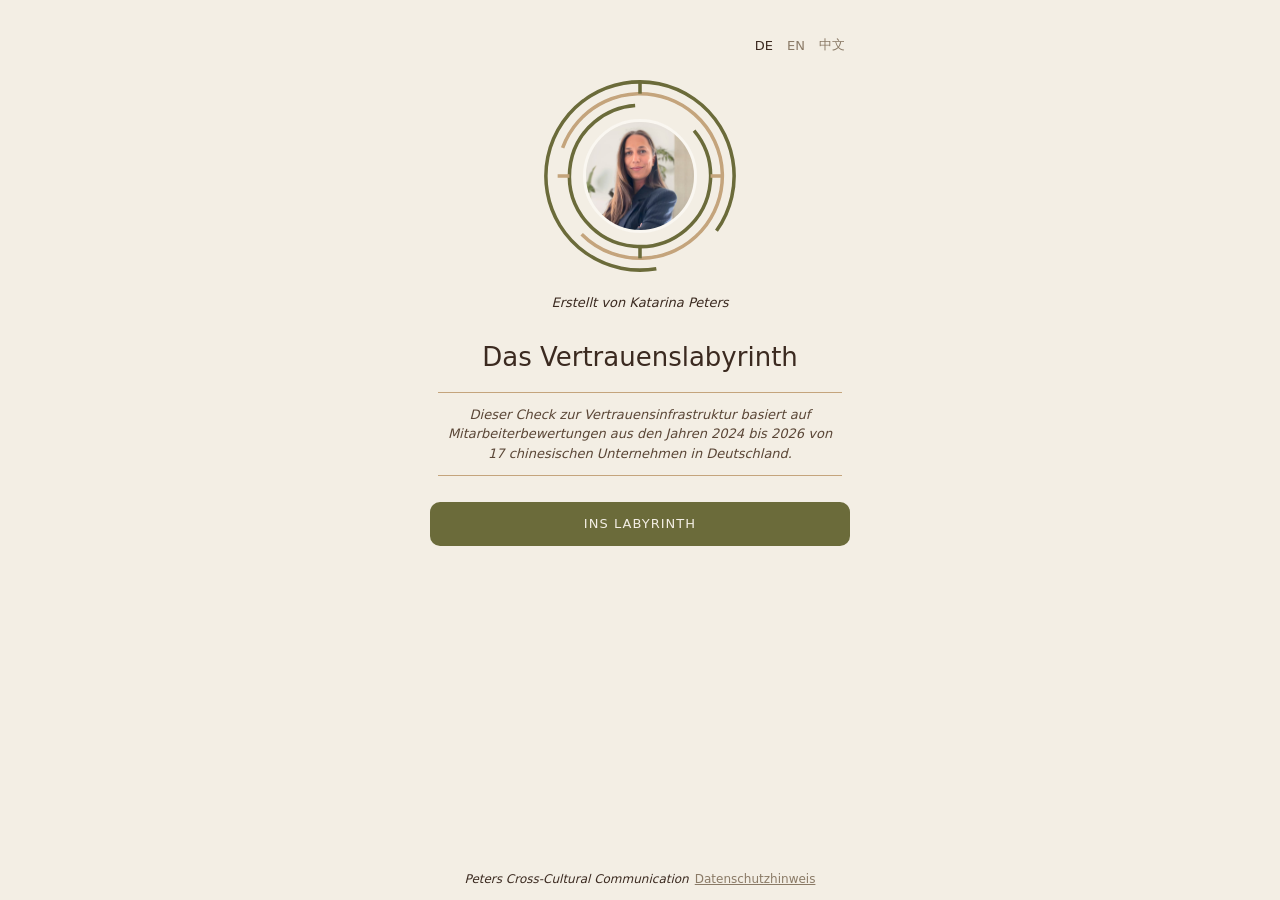
==== index.html @ 241110cf "Build the Trust Labyrinth lead magnet Seven-room labyrinth in German, English and Chinese with routi" ====
<!DOCTYPE html>
<html lang="de">
<head>
<meta charset="UTF-8">
<meta name="viewport" content="width=device-width, initial-scale=1.0">
<title>Vertrauenslabyrinth: Wo geht in Ihrem Team Vertrauen verloren?</title>
<meta name="description" content="Ein kurzer Check auf Basis von Mitarbeiterbewertungen aus 17 chinesischen Unternehmen in Deutschland. Finden Sie heraus, wo Ihr Team feststeckt.">
<!--
  Link preview (spec section 14). German is the default. On Cloudflare
  Pages, functions/_middleware.js swaps title, description, image and
  locale for ?lang=en and ?lang=zh, and makes the image URL absolute.
-->
<meta property="og:type" content="website">
<meta property="og:title" content="Vertrauenslabyrinth: Wo geht in Ihrem Team Vertrauen verloren?">
<meta property="og:description" content="Ein kurzer Check auf Basis von Mitarbeiterbewertungen aus 17 chinesischen Unternehmen in Deutschland. Finden Sie heraus, wo Ihr Team feststeckt.">
<meta property="og:image" content="og/og-image-de.jpg">
<meta property="og:image:width" content="1200">
<meta property="og:image:height" content="630">
<meta property="og:locale" content="de_DE">
<meta name="twitter:card" content="summary_large_image">
<link rel="icon" href="data:image/svg+xml,%3Csvg xmlns='http://www.w3.org/2000/svg' viewBox='0 0 32 32'%3E%3Ccircle cx='16' cy='16' r='13' fill='none' stroke='%236B6B3A' stroke-width='3' stroke-dasharray='60 22'/%3E%3Ccircle cx='16' cy='16' r='7' fill='none' stroke='%23C4A47C' stroke-width='3' stroke-dasharray='30 14'/%3E%3C/svg%3E">
<link rel="stylesheet" href="styles.css">
<!--
  Cloudflare Web Analytics (spec section 13), same setup as the checkups:
  cookieless, no other trackers.

  TODO: replace YOUR_BEACON_TOKEN below with the real token from
  Katarina's Cloudflare dashboard (Analytics & Logs > Web Analytics) for
  this site, once it is set up there. Until then the script loads but
  reports to no real site.
-->
<script defer src="https://static.cloudflareinsights.com/beacon.min.js" data-cf-beacon='{"token": "YOUR_BEACON_TOKEN"}'></script>
</head>
<body>
  <div id="app"></div>

  <script src="content.js"></script>
  <script src="content-extra.js"></script>
  <script src="clickup-submit.js"></script>
  <script src="app.js"></script>
</body>
</html>
---- styles.css ----
/*
  styles.css
  Colours from the Trust Labyrinth spec (section 8), layout and component
  sizes from the approved mockups (trust-labyrinth-mockups.html). Same
  system font stack and component family as the checkups (buttons,
  cards, inputs, consent checkbox, italic footer). Mobile first: the base
  rules target a phone, the min-width query at the bottom widens the
  column for desktop.
*/

:root {
  --linen: #F3EEE4;
  --espresso: #3B2A20;
  --olive: #6B6B3A;
  --tan: #C4A47C;
  --olive-tint: #ECEBD9;
  --tan-tint: #EFE3D0;
  --muted: #8A7A66;
  --brown: #8A5F2E;
  --card: #FAF7F1;
  --soft-ink: #5A4636;
}

* { box-sizing: border-box; }

html, body { margin: 0; }

body {
  background: var(--linen);
  color: var(--espresso);
  font-family: -apple-system, system-ui, "Segoe UI", Roboto, "PingFang SC", "Microsoft YaHei", "Noto Sans SC", sans-serif;
  -webkit-font-smoothing: antialiased;
}

.page {
  max-width: 460px;
  min-height: 100dvh;
  margin: 0 auto;
  padding: 18px 20px 14px;
  display: flex;
  flex-direction: column;
}

/* ---------------------------------------------------------------- */
/* Language switch + footer (every page)                            */
/* ---------------------------------------------------------------- */

.lang-switch {
  display: flex;
  justify-content: flex-end;
  gap: 4px;
  font-size: 13px;
}

.lang-switch button {
  border: 0;
  background: none;
  font: inherit;
  color: var(--muted);
  padding: 4px 5px;
  cursor: pointer;
  border-radius: 6px;
}

.lang-switch button[aria-current="true"] {
  color: var(--espresso);
  font-weight: 500;
}

.lang-switch button:hover { color: var(--espresso); }

.footer {
  margin-top: auto;
  padding-top: 22px;
  font-size: 12px;
  font-style: italic;
  text-align: center;
}

.footer a {
  color: var(--muted);
  font-style: normal;
  margin-left: 6px;
}

a { color: inherit; }

:focus-visible {
  outline: 2px solid var(--olive);
  outline-offset: 2px;
}

/* ---------------------------------------------------------------- */
/* Buttons                                                          */
/* ---------------------------------------------------------------- */

.btn {
  display: block;
  width: 100%;
  border: 0;
  background: var(--olive);
  color: var(--linen);
  border-radius: 10px;
  padding: 13px 14px;
  font: inherit;
  font-size: 13px;
  font-weight: 500;
  line-height: 1.35;
  letter-spacing: .08em;
  text-transform: uppercase;
  text-align: center;
  text-decoration: none;
  cursor: pointer;
}

.btn:hover { background: #5C5C30; }
.btn[disabled] { opacity: .6; cursor: default; }

/* Spec: Chinese has no capitals, buttons and labels stand out by
   weight and colour only. */
:lang(zh) .btn,
:lang(zh) .band-label,
:lang(zh) .lab { letter-spacing: .02em; }

.btn-text {
  border: 0;
  background: none;
  font: inherit;
  font-size: 14px;
  color: var(--muted);
  padding: 8px 4px;
  cursor: pointer;
}

.btn-text:hover { color: var(--espresso); }

/* ---------------------------------------------------------------- */
/* Photo circles with broken rings (opening + thank you)            */
/* ---------------------------------------------------------------- */

.ring-photo {
  position: relative;
  margin: 18px auto 6px;
}

.ring-photo svg { position: absolute; inset: 0; }

.ring-photo img {
  position: absolute;
  border-radius: 50%;
  border: 3px solid var(--card);
  object-fit: cover;
}

.ring-photo.opening { width: 200px; height: 200px; }
.ring-photo.opening img { left: 43px; top: 43px; width: 114px; height: 114px; }

.ring-photo.thanks { width: 210px; height: 210px; margin-top: 14px; }
.ring-photo.thanks img { left: 26px; top: 26px; width: 158px; height: 158px; }

.caption {
  font-size: 13px;
  font-style: italic;
  text-align: center;
}

/* ---------------------------------------------------------------- */
/* Opening slide                                                    */
/* ---------------------------------------------------------------- */

.title {
  font-size: 26px;
  font-weight: 500;
  text-align: center;
  margin: 18px 0 0;
  line-height: 1.25;
}

.based-on {
  border-top: 1px solid var(--tan);
  border-bottom: 1px solid var(--tan);
  margin: 18px 8px;
  padding: 12px 2px;
  font-size: 13px;
  font-style: italic;
  line-height: 1.5;
  text-align: center;
  color: var(--soft-ink);
}

.opening .btn { margin: 8px 0 0; }

/* ---------------------------------------------------------------- */
/* Labyrinth map                                                    */
/* ---------------------------------------------------------------- */

.map {
  display: block;
  width: 100%;
  max-width: 330px;
  height: auto;
  margin: 6px 0 0;
}

.map text {
  font-family: inherit;
  font-size: 9px;
  fill: var(--olive);
}

.map .draw {
  stroke-dasharray: 1;
  stroke-dashoffset: 1;
  animation: draw-path 1.6s ease-out .2s forwards;
}

@keyframes draw-path { to { stroke-dashoffset: 0; } }

@media (prefers-reduced-motion: reduce) {
  .map .draw { animation: none; stroke-dashoffset: 0; }
}

.legend {
  display: flex;
  gap: 14px;
  font-size: 12px;
  color: var(--muted);
  margin: 4px 0 14px;
}

.legend span { display: inline-flex; align-items: center; }

.legend i {
  display: inline-block;
  width: 9px;
  height: 9px;
  border-radius: 50%;
  margin-right: 5px;
}

.legend .passed { background: var(--olive); }
.legend .stuck { border: 2px solid var(--brown); }

/* ---------------------------------------------------------------- */
/* Dark header band                                                 */
/* ---------------------------------------------------------------- */

.band {
  background: var(--espresso);
  color: var(--linen);
  border-radius: 12px;
  padding: 12px 14px;
  margin-top: 8px;
}

.band-label {
  font-size: 12px;
  letter-spacing: .08em;
  color: var(--tan);
  text-transform: uppercase;
}

.band-title {
  font-size: 19px;
  font-weight: 500;
  margin: 2px 0 0;
  line-height: 1.3;
}

/* ---------------------------------------------------------------- */
/* Room page                                                        */
/* ---------------------------------------------------------------- */

.intro {
  font-size: 14px;
  line-height: 1.55;
  margin: 14px 0 0;
}

.key {
  font-size: 15px;
  line-height: 1.45;
  font-weight: 500;
  border-left: 3px solid var(--olive);
  padding-left: 9px;
  margin: 10px 0 0;
}

.muted { color: var(--muted); }

.note { font-size: 12px; margin: 6px 0 0; line-height: 1.4; }

.question {
  font-size: 15px;
  font-weight: 500;
  margin: 18px 0 0;
  line-height: 1.4;
}

.question-sub { font-size: 13px; margin: 3px 0 10px; }

.cards { display: flex; flex-direction: column; gap: 10px; }

.card {
  display: block;
  width: 100%;
  text-align: left;
  font: inherit;
  font-size: 14px;
  line-height: 1.4;
  color: var(--espresso);
  background: var(--card);
  border: 1px solid var(--tan);
  border-radius: 10px;
  padding: 11px 12px;
  margin: 0;
  cursor: pointer;
}

.card:hover { border-color: var(--olive); }

/* Spec: selected card has a 1.5px olive border on light olive tint.
   The padding drops by .5px so the text does not shift on select. */
.card[aria-pressed="true"] {
  border: 1.5px solid var(--olive);
  background: var(--olive-tint);
  padding: 10.5px 11.5px;
}

.error {
  color: var(--brown);
  font-size: 13px;
  margin: 10px 0 0;
  line-height: 1.4;
}

.room-nav {
  display: flex;
  justify-content: space-between;
  align-items: center;
  margin-top: 12px;
}

.room-nav .btn { width: auto; padding: 11px 22px; }

.privacy-line {
  font-size: 12px;
  text-align: center;
  margin: 14px 0 0;
  line-height: 1.4;
}

/* ---------------------------------------------------------------- */
/* Insight card overlay                                             */
/* ---------------------------------------------------------------- */

.overlay {
  position: fixed;
  inset: 0;
  background: rgba(59, 42, 32, .42);
  display: flex;
  align-items: center;
  justify-content: center;
  padding: 16px 12px;
  overflow-y: auto;
  z-index: 10;
  animation: fade-in .18s ease-out;
}

@keyframes fade-in { from { opacity: 0; } }

@media (prefers-reduced-motion: reduce) {
  .overlay { animation: none; }
}

.insight {
  width: 100%;
  max-width: 420px;
  max-height: 100%;
  overflow-y: auto;
  background: var(--linen);
  border-radius: 14px;
  box-shadow: 0 10px 30px rgba(59, 42, 32, .25);
}

.insight-head {
  background: var(--espresso);
  color: var(--linen);
  padding: 14px 16px;
  display: flex;
  align-items: center;
  gap: 12px;
}

.insight-head img {
  width: 38px;
  height: 38px;
  border-radius: 50%;
  object-fit: cover;
  flex: 0 0 38px;
}

.insight-head h2 { font-size: 16px; font-weight: 500; margin: 0; }

.insight-body { padding: 20px 18px 22px; }

.block {
  border-radius: 10px;
  padding: 12px 13px;
}

.block + .block { margin-top: 12px; }

.block.olive { background: var(--olive-tint); }
.block.tan { background: var(--tan-tint); }

.lab {
  font-size: 12px;
  font-weight: 500;
  letter-spacing: .06em;
  text-transform: uppercase;
}

.olive .lab, .lab.olive-text { color: var(--olive); }
.tan .lab { color: var(--brown); }

.block p {
  font-size: 14px;
  line-height: 1.5;
  margin: 5px 0 0;
}

strong, b { font-weight: 500; }

/* Chinese system fonts on Windows (Microsoft YaHei) have no medium
   weight, so 500 falls back to regular and emphasis disappears. Use
   semibold for every medium-weight element in Chinese. */
:lang(zh) strong, :lang(zh) b, :lang(zh) .key, :lang(zh) .question,
:lang(zh) .band-title, :lang(zh) .insight-head h2, :lang(zh) .lab,
:lang(zh) .btn, :lang(zh) .title, :lang(zh) .stuck-room, :lang(zh) .cta h2,
:lang(zh) .booking h2, :lang(zh) .thanks-title, :lang(zh) .confirm,
:lang(zh) .lang-switch [aria-current="true"] { font-weight: 600; }

.bridge {
  font-size: 14px;
  line-height: 1.55;
  margin: 18px 0 0;
}

.insight .key { margin-top: 16px; }

.insight .btn { margin-top: 24px; }

.countdown {
  font-size: 12px;
  text-align: center;
  margin: 8px 0 0;
}

/* ---------------------------------------------------------------- */
/* Result page                                                      */
/* ---------------------------------------------------------------- */

.result .map { margin-top: 14px; }

.result .block p { margin-top: 7px; }
.result .block p + p { margin-top: 6px; }

.stuck-room {
  font-size: 15px;
  font-weight: 500;
  margin: 6px 0 0;
}

.result .block .stuck-text { margin-top: 3px; }

.cta {
  border-top: 1px solid var(--tan);
  margin-top: 18px;
  padding-top: 16px;
}

.cta h2 {
  font-size: 18px;
  font-weight: 500;
  line-height: 1.35;
  margin: 0;
}

.cta > p {
  font-size: 14px;
  line-height: 1.5;
  margin: 7px 0 0;
}

.field {
  display: block;
  width: 100%;
  margin-top: 8px;
  background: var(--card);
  border: 1px solid var(--tan);
  border-radius: 10px;
  padding: 10px 12px;
  font: inherit;
  font-size: 14px;
  color: var(--espresso);
}

.field::placeholder { color: #9A8B78; }
.field:focus { outline: none; border-color: var(--olive); box-shadow: 0 0 0 1px var(--olive); }
.field[aria-invalid="true"] { border-color: var(--brown); }

textarea.field { min-height: 64px; resize: vertical; line-height: 1.45; }

.field-error { margin: 5px 0 0; font-size: 12.5px; }

.consent {
  display: flex;
  gap: 9px;
  align-items: flex-start;
  margin-top: 12px;
  font-size: 13px;
  line-height: 1.4;
  color: var(--soft-ink);
  cursor: pointer;
}

.consent input {
  flex: 0 0 auto;
  width: 16px;
  height: 16px;
  margin: 1px 0 0;
  accent-color: var(--olive);
}

.cta .btn { margin-top: 14px; }

/* ---------------------------------------------------------------- */
/* Thank you slide                                                  */
/* ---------------------------------------------------------------- */

.thanks-label {
  text-align: center;
  margin-top: 20px;
  letter-spacing: .1em;
}

.thanks-title {
  font-size: 28px;
  font-weight: 500;
  text-align: center;
  margin: 4px 0 0;
}

.confirm {
  background: var(--olive-tint);
  border-radius: 12px;
  padding: 13px 14px;
  margin-top: 16px;
  display: flex;
  gap: 12px;
  align-items: center;
  font-size: 14px;
  line-height: 1.4;
  font-weight: 500;
}

.confirm svg { flex: 0 0 22px; }

.booking {
  background: var(--tan-tint);
  border: 1px solid var(--tan);
  border-radius: 12px;
  padding: 15px 14px 14px;
  margin-top: 12px;
}

.booking h2 { font-size: 15px; font-weight: 500; margin: 0; }

.booking p {
  font-size: 13px;
  line-height: 1.45;
  margin: 5px 0 0;
  color: var(--soft-ink);
}

.booking .btn { margin-top: 12px; }

.website {
  display: block;
  font-size: 13px;
  text-align: center;
  margin-top: 16px;
  color: var(--olive);
}

/* ---------------------------------------------------------------- */
/* Desktop                                                          */
/* ---------------------------------------------------------------- */

@media (min-width: 720px) {
  .page { padding-top: 32px; }
  .map { max-width: 360px; }
}

.sr-only {
  position: absolute;
  width: 1px;
  height: 1px;
  overflow: hidden;
  clip: rect(0 0 0 0);
  white-space: nowrap;
}
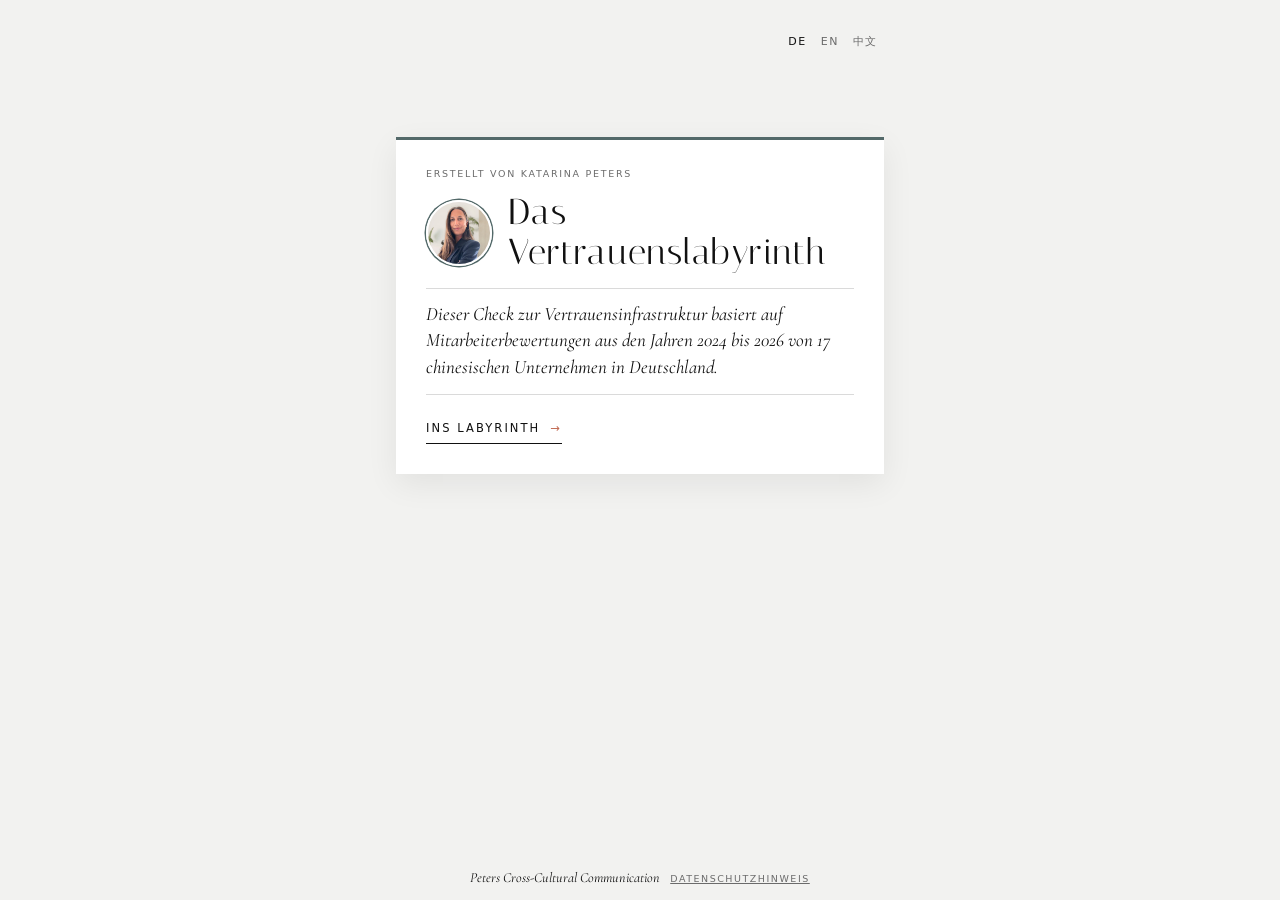
==== commit c97e3cb6: "Restyle to the teaser design: white cards, feldgrau and jasper, Italiana and Cormorant Same texts, f" ====
--- a/index.html
+++ b/index.html
@@ -18,7 +18,7 @@
 <meta property="og:image:height" content="630">
 <meta property="og:locale" content="de_DE">
 <meta name="twitter:card" content="summary_large_image">
-<link rel="icon" href="data:image/svg+xml,%3Csvg xmlns='http://www.w3.org/2000/svg' viewBox='0 0 32 32'%3E%3Ccircle cx='16' cy='16' r='13' fill='none' stroke='%236B6B3A' stroke-width='3' stroke-dasharray='60 22'/%3E%3Ccircle cx='16' cy='16' r='7' fill='none' stroke='%23C4A47C' stroke-width='3' stroke-dasharray='30 14'/%3E%3C/svg%3E">
+<link rel="icon" href="data:image/svg+xml,%3Csvg xmlns='http://www.w3.org/2000/svg' viewBox='0 0 32 32'%3E%3Ccircle cx='16' cy='16' r='13' fill='none' stroke='%23536969' stroke-width='3' stroke-dasharray='60 22'/%3E%3Ccircle cx='16' cy='16' r='7' fill='none' stroke='%23C16952' stroke-width='3' stroke-dasharray='30 14'/%3E%3C/svg%3E">
 <link rel="stylesheet" href="styles.css">
 <!--
   Cloudflare Web Analytics (spec section 13), same setup as the checkups:
@@ -35,7 +35,7 @@
   <div id="app"></div>
 
   <script src="content.js"></script>
-  <script src="content-extra.js"></script>
+  <script src="privacy-content.js"></script>
   <script src="clickup-submit.js"></script>
   <script src="app.js"></script>
 </body>
--- a/styles.css
+++ b/styles.css
@@ -1,24 +1,35 @@
 /*
   styles.css
-  Colours from the Trust Labyrinth spec (section 8), layout and component
-  sizes from the approved mockups (trust-labyrinth-mockups.html). Same
-  system font stack and component family as the checkups (buttons,
-  cards, inputs, consent checkbox, italic footer). Mobile first: the base
-  rules target a phone, the min-width query at the bottom widens the
-  column for desktop.
+  Design from the Trust Labyrinth tutorial teaser (teaser/tutorial/
+  tutorial.html), which follows the "Preparation cards" on
+  peters-crosscultural.de: light background, white cards with a feldgrau
+  top line, Italiana and Cormorant, small spaced capitals for labels,
+  text links with an arrow, jasper as the second accent.
+  Fonts are self-hosted (fonts/), so the page makes no font requests to
+  other servers. Chinese uses the system sans, since the two web fonts
+  have no Chinese characters.
+  Mobile first: the min-width query at the bottom adapts the column for
+  desktop.
 */
 
+@font-face { font-family: Italiana; src: url("fonts/italiana.woff2") format("woff2"); font-display: swap; }
+@font-face { font-family: Cormorant; src: url("fonts/cormorant.woff2") format("woff2"); font-weight: 300 700; font-display: swap; }
+@font-face { font-family: Cormorant; src: url("fonts/cormorant-italic.woff2") format("woff2"); font-style: italic; font-weight: 300 700; font-display: swap; }
+
 :root {
-  --linen: #F3EEE4;
-  --espresso: #3B2A20;
-  --olive: #6B6B3A;
-  --tan: #C4A47C;
-  --olive-tint: #ECEBD9;
-  --tan-tint: #EFE3D0;
-  --muted: #8A7A66;
-  --brown: #8A5F2E;
-  --card: #FAF7F1;
-  --soft-ink: #5A4636;
+  --ink: #111;
+  --muted: #6b6b6b;
+  --feldgrau: #536969;
+  --jasper: #C16952;
+  --light: #F2F2F0;
+  --line: #DADADA;
+  --chip: #E6EEE8;
+  --white: #fff;
+  --display: "Italiana", "Cormorant", Georgia, serif;
+  --text: "Cormorant", Georgia, serif;
+  --label: "Segoe UI", -apple-system, system-ui, Helvetica, Arial, sans-serif;
+  --zh: "PingFang SC", "Microsoft YaHei", "Noto Sans SC", -apple-system, "Segoe UI", sans-serif;
+  --shadow: 0 10px 30px rgba(0, 0, 0, .07);
 }
 
 * { box-sizing: border-box; }
@@ -26,186 +37,224 @@
 html, body { margin: 0; }
 
 body {
-  background: var(--linen);
-  color: var(--espresso);
-  font-family: -apple-system, system-ui, "Segoe UI", Roboto, "PingFang SC", "Microsoft YaHei", "Noto Sans SC", sans-serif;
+  background: var(--light);
+  color: var(--ink);
+  font-family: var(--text);
+  font-size: 18px;
   -webkit-font-smoothing: antialiased;
 }
 
 .page {
-  max-width: 460px;
+  max-width: 520px;
   min-height: 100dvh;
   margin: 0 auto;
-  padding: 18px 20px 14px;
+  padding: 16px 16px 14px;
   display: flex;
   flex-direction: column;
 }
 
-/* ---------------------------------------------------------------- */
-/* Language switch + footer (every page)                            */
-/* ---------------------------------------------------------------- */
+a { color: inherit; }
+
+:focus-visible {
+  outline: 2px solid var(--feldgrau);
+  outline-offset: 2px;
+}
+
+/* Headings get focus on each new slide (for screen readers); they are
+   not interactive, so no focus ring. */
+[tabindex="-1"]:focus { outline: none; }
+
+/* ---------------------------------------------------------------- */
+/* Shared pieces                                                     */
+/* ---------------------------------------------------------------- */
+
+.lbl {
+  font-family: var(--label);
+  font-size: 10px;
+  letter-spacing: .18em;
+  text-transform: uppercase;
+  color: var(--feldgrau);
+  font-weight: 400;
+}
 
 .lang-switch {
   display: flex;
   justify-content: flex-end;
-  gap: 4px;
-  font-size: 13px;
+  gap: 2px;
+  margin-bottom: 10px;
 }
 
 .lang-switch button {
   border: 0;
   background: none;
-  font: inherit;
+  font-family: var(--label);
+  font-size: 11px;
+  letter-spacing: .14em;
   color: var(--muted);
-  padding: 4px 5px;
+  padding: 6px 6px;
   cursor: pointer;
-  border-radius: 6px;
-}
-
-.lang-switch button[aria-current="true"] {
-  color: var(--espresso);
+}
+
+.lang-switch button[aria-current="true"] { color: var(--ink); }
+.lang-switch button:hover { color: var(--ink); }
+
+/* The white card with the feldgrau top line. */
+.pc {
+  position: relative;
+  background: var(--white);
+  border-top: 3px solid var(--feldgrau);
+  box-shadow: var(--shadow);
+  padding: 22px 22px 24px;
+}
+
+.pc + .pc { margin-top: 16px; }
+
+.pc-top {
+  font-family: var(--label);
+  font-size: 9.5px;
+  letter-spacing: .18em;
+  text-transform: uppercase;
+  color: var(--muted);
+  margin-bottom: 14px;
+}
+
+.h {
+  font-family: var(--text);
   font-weight: 500;
-}
-
-.lang-switch button:hover { color: var(--espresso); }
+  font-size: 26px;
+  line-height: 1.2;
+  margin: 0 0 12px;
+}
+
+.display {
+  font-family: var(--display);
+  font-weight: 400;
+  letter-spacing: .04em;
+  margin: 0;
+}
+
+/* Text link button: words in small spaced capitals, a thin underline
+   and a jasper arrow, as on the website. */
+.entry {
+  display: inline-flex;
+  gap: 10px;
+  align-items: baseline;
+  border: 0;
+  border-bottom: 1px solid var(--ink);
+  border-radius: 0;
+  background: none;
+  color: var(--ink);
+  font-family: var(--label);
+  font-size: 11.5px;
+  letter-spacing: .18em;
+  line-height: 1.5;
+  text-transform: uppercase;
+  text-align: left;
+  text-decoration: none;
+  padding: 2px 0 6px;
+  cursor: pointer;
+}
+
+.entry i { font-style: normal; color: var(--jasper); }
+.entry:hover, .entry:active { color: var(--jasper); border-bottom-color: var(--jasper); }
+.entry[disabled] { color: var(--jasper); border-bottom-color: var(--jasper); cursor: default; }
+
+.link-muted, .link-back {
+  border: 0;
+  background: none;
+  font-family: var(--label);
+  font-size: 11px;
+  letter-spacing: .14em;
+  text-transform: uppercase;
+  color: var(--muted);
+  padding: 8px 0;
+  cursor: pointer;
+}
+
+.link-muted:hover, .link-back:hover { color: var(--ink); }
+.link-back { color: var(--feldgrau); }
+.link-back i { font-style: normal; margin-right: 4px; }
 
 .footer {
   margin-top: auto;
-  padding-top: 22px;
-  font-size: 12px;
+  padding-top: 26px;
+  font-size: 14px;
   font-style: italic;
   text-align: center;
+  color: var(--ink);
 }
 
 .footer a {
+  font-family: var(--label);
+  font-style: normal;
+  font-size: 9.5px;
+  letter-spacing: .16em;
+  text-transform: uppercase;
   color: var(--muted);
-  font-style: normal;
-  margin-left: 6px;
-}
-
-a { color: inherit; }
-
-:focus-visible {
-  outline: 2px solid var(--olive);
-  outline-offset: 2px;
-}
-
-/* ---------------------------------------------------------------- */
-/* Buttons                                                          */
-/* ---------------------------------------------------------------- */
-
-.btn {
-  display: block;
-  width: 100%;
-  border: 0;
-  background: var(--olive);
-  color: var(--linen);
-  border-radius: 10px;
-  padding: 13px 14px;
-  font: inherit;
-  font-size: 13px;
-  font-weight: 500;
-  line-height: 1.35;
-  letter-spacing: .08em;
-  text-transform: uppercase;
-  text-align: center;
-  text-decoration: none;
-  cursor: pointer;
-}
-
-.btn:hover { background: #5C5C30; }
-.btn[disabled] { opacity: .6; cursor: default; }
-
-/* Spec: Chinese has no capitals, buttons and labels stand out by
-   weight and colour only. */
-:lang(zh) .btn,
-:lang(zh) .band-label,
-:lang(zh) .lab { letter-spacing: .02em; }
-
-.btn-text {
-  border: 0;
-  background: none;
-  font: inherit;
-  font-size: 14px;
-  color: var(--muted);
-  padding: 8px 4px;
-  cursor: pointer;
-}
-
-.btn-text:hover { color: var(--espresso); }
-
-/* ---------------------------------------------------------------- */
-/* Photo circles with broken rings (opening + thank you)            */
-/* ---------------------------------------------------------------- */
-
-.ring-photo {
-  position: relative;
-  margin: 18px auto 6px;
-}
-
-.ring-photo svg { position: absolute; inset: 0; }
-
-.ring-photo img {
-  position: absolute;
+  margin-left: 10px;
+}
+
+.error {
+  color: var(--jasper);
+  font-family: var(--label);
+  font-size: 12.5px;
+  line-height: 1.45;
+  margin: 10px 0 0;
+}
+
+/* Photo in a thin feldgrau ring (opening, insight head, thank you). */
+img.ring {
   border-radius: 50%;
-  border: 3px solid var(--card);
   object-fit: cover;
-}
-
-.ring-photo.opening { width: 200px; height: 200px; }
-.ring-photo.opening img { left: 43px; top: 43px; width: 114px; height: 114px; }
-
-.ring-photo.thanks { width: 210px; height: 210px; margin-top: 14px; }
-.ring-photo.thanks img { left: 26px; top: 26px; width: 158px; height: 158px; }
-
-.caption {
-  font-size: 13px;
+  border: 2px solid var(--white);
+  box-shadow: 0 0 0 1.5px var(--feldgrau);
+}
+
+/* ---------------------------------------------------------------- */
+/* Opening                                                           */
+/* ---------------------------------------------------------------- */
+
+.opening .pc { margin-top: 8vh; }
+
+.who {
+  display: flex;
+  align-items: center;
+  gap: 16px;
+  margin: 4px 0 16px;
+}
+
+.who img { width: 66px; height: 66px; flex: 0 0 66px; }
+
+.opening .display { font-size: 36px; line-height: 1.1; }
+
+.based-on {
+  border-top: 1px solid var(--line);
+  border-bottom: 1px solid var(--line);
+  padding: 12px 0 14px;
+  margin: 0 0 20px;
   font-style: italic;
-  text-align: center;
-}
-
-/* ---------------------------------------------------------------- */
-/* Opening slide                                                    */
-/* ---------------------------------------------------------------- */
-
-.title {
-  font-size: 26px;
-  font-weight: 500;
-  text-align: center;
-  margin: 18px 0 0;
-  line-height: 1.25;
-}
-
-.based-on {
-  border-top: 1px solid var(--tan);
-  border-bottom: 1px solid var(--tan);
-  margin: 18px 8px;
-  padding: 12px 2px;
-  font-size: 13px;
-  font-style: italic;
-  line-height: 1.5;
-  text-align: center;
-  color: var(--soft-ink);
-}
-
-.opening .btn { margin: 8px 0 0; }
-
-/* ---------------------------------------------------------------- */
-/* Labyrinth map                                                    */
+  font-size: 19px;
+  line-height: 1.38;
+}
+
+/* ---------------------------------------------------------------- */
+/* Labyrinth map                                                     */
 /* ---------------------------------------------------------------- */
 
 .map {
   display: block;
   width: 100%;
-  max-width: 330px;
+  max-width: 340px;
   height: auto;
-  margin: 6px 0 0;
-}
-
-.map text {
-  font-family: inherit;
+  margin: 0 0 12px;
+}
+
+.map .map-exit {
+  font-family: var(--label);
   font-size: 9px;
-  fill: var(--olive);
+  letter-spacing: 1.2px;
+  text-transform: uppercase;
+  fill: var(--muted);
 }
 
 .map .draw {
@@ -222,10 +271,13 @@
 
 .legend {
   display: flex;
-  gap: 14px;
-  font-size: 12px;
+  gap: 16px;
+  font-family: var(--label);
+  font-size: 9.5px;
+  letter-spacing: .14em;
+  text-transform: uppercase;
   color: var(--muted);
-  margin: 4px 0 14px;
+  margin: 0 0 14px;
 }
 
 .legend span { display: inline-flex; align-items: center; }
@@ -235,133 +287,160 @@
   width: 9px;
   height: 9px;
   border-radius: 50%;
-  margin-right: 5px;
-}
-
-.legend .passed { background: var(--olive); }
-.legend .stuck { border: 2px solid var(--brown); }
-
-/* ---------------------------------------------------------------- */
-/* Dark header band                                                 */
-/* ---------------------------------------------------------------- */
-
-.band {
-  background: var(--espresso);
-  color: var(--linen);
-  border-radius: 12px;
-  padding: 12px 14px;
-  margin-top: 8px;
-}
-
-.band-label {
-  font-size: 12px;
-  letter-spacing: .08em;
-  color: var(--tan);
-  text-transform: uppercase;
-}
-
-.band-title {
-  font-size: 19px;
-  font-weight: 500;
-  margin: 2px 0 0;
+  margin-right: 6px;
+}
+
+.legend .passed { background: var(--feldgrau); }
+.legend .stuck { border: 2px solid var(--jasper); width: 10px; height: 10px; }
+
+/* ---------------------------------------------------------------- */
+/* Room                                                              */
+/* ---------------------------------------------------------------- */
+
+.intro {
+  font-size: 18px;
+  line-height: 1.45;
+  margin: 0;
+}
+
+.key {
+  font-size: 18.5px;
+  line-height: 1.4;
+  font-weight: 600;
+  border-left: 3px solid var(--feldgrau);
+  padding-left: 11px;
+  margin: 12px 0 0;
+}
+
+.note {
+  font-size: 15.5px;
+  line-height: 1.4;
+  color: var(--muted);
+  margin: 8px 0 0;
+}
+
+.question {
+  font-style: italic;
+  font-weight: 400;
+  font-size: 20px;
   line-height: 1.3;
-}
-
-/* ---------------------------------------------------------------- */
-/* Room page                                                        */
-/* ---------------------------------------------------------------- */
-
-.intro {
-  font-size: 14px;
-  line-height: 1.55;
-  margin: 14px 0 0;
-}
-
-.key {
-  font-size: 15px;
-  line-height: 1.45;
-  font-weight: 500;
-  border-left: 3px solid var(--olive);
-  padding-left: 9px;
-  margin: 10px 0 0;
-}
-
-.muted { color: var(--muted); }
-
-.note { font-size: 12px; margin: 6px 0 0; line-height: 1.4; }
-
-.question {
-  font-size: 15px;
-  font-weight: 500;
-  margin: 18px 0 0;
-  line-height: 1.4;
-}
-
-.question-sub { font-size: 13px; margin: 3px 0 10px; }
-
-.cards { display: flex; flex-direction: column; gap: 10px; }
-
-.card {
+  margin: 22px 0 2px;
+}
+
+.question-sub { margin: 0 0 12px; }
+
+.opts { display: grid; gap: 8px; }
+
+.opt {
+  position: relative;
   display: block;
   width: 100%;
   text-align: left;
-  font: inherit;
-  font-size: 14px;
-  line-height: 1.4;
-  color: var(--espresso);
-  background: var(--card);
-  border: 1px solid var(--tan);
-  border-radius: 10px;
-  padding: 11px 12px;
-  margin: 0;
+  background: var(--white);
+  border: 1px solid var(--line);
+  border-left: 3px solid var(--line);
+  padding: 9px 38px 9px 12px;
+  font-family: var(--text);
+  font-size: 17px;
+  font-weight: 500;
+  line-height: 1.3;
+  color: var(--ink);
   cursor: pointer;
-}
-
-.card:hover { border-color: var(--olive); }
-
-/* Spec: selected card has a 1.5px olive border on light olive tint.
-   The padding drops by .5px so the text does not shift on select. */
-.card[aria-pressed="true"] {
-  border: 1.5px solid var(--olive);
-  background: var(--olive-tint);
-  padding: 10.5px 11.5px;
-}
-
-.error {
-  color: var(--brown);
-  font-size: 13px;
-  margin: 10px 0 0;
-  line-height: 1.4;
+  transition: background .2s ease, border-color .2s ease;
+}
+
+.opt:hover { border-color: #c4c4c4; border-left-color: var(--feldgrau); }
+
+.opt[aria-pressed="true"] {
+  background: var(--chip);
+  border-left-color: var(--feldgrau);
+}
+
+.opt .tick {
+  position: absolute;
+  right: 12px;
+  top: 50%;
+  width: 17px;
+  height: 17px;
+  margin-top: -8.5px;
+  border-radius: 50%;
+  background: var(--feldgrau);
+  opacity: 0;
+  transform: scale(.6);
+  transition: opacity .2s ease, transform .2s ease;
+}
+
+.opt .tick::after {
+  content: "";
+  position: absolute;
+  left: 5.5px;
+  top: 3px;
+  width: 4px;
+  height: 7.5px;
+  border: solid var(--white);
+  border-width: 0 1.6px 1.6px 0;
+  transform: rotate(45deg);
+}
+
+.opt[aria-pressed="true"] .tick { opacity: 1; transform: scale(1); }
+
+@media (prefers-reduced-motion: reduce) {
+  .opt, .opt .tick { transition: none; }
 }
 
 .room-nav {
   display: flex;
   justify-content: space-between;
   align-items: center;
-  margin-top: 12px;
-}
-
-.room-nav .btn { width: auto; padding: 11px 22px; }
+  margin-top: 18px;
+}
 
 .privacy-line {
-  font-size: 12px;
+  font-family: var(--label);
+  font-size: 11.5px;
+  line-height: 1.5;
+  color: var(--muted);
   text-align: center;
-  margin: 14px 0 0;
+  margin: 18px 0 0;
+}
+
+/* ---------------------------------------------------------------- */
+/* Insight blocks (also used on the result and thank you pages)      */
+/* ---------------------------------------------------------------- */
+
+.sc {
+  background: var(--white);
+  border: 1px solid #eee;
+  border-left: 3px solid var(--jasper);
+  padding: 11px 13px 12px;
+}
+
+.sc + .sc, .sc + .bridge { margin-top: 10px; }
+.sc.g { border-left-color: var(--feldgrau); }
+
+.sc .lbl { display: block; color: var(--jasper); margin-bottom: 4px; }
+.sc.g .lbl { color: var(--feldgrau); }
+
+.sc p {
+  font-size: 18px;
   line-height: 1.4;
-}
-
-/* ---------------------------------------------------------------- */
-/* Insight card overlay                                             */
+  margin: 0;
+}
+
+.sc strong { font-weight: 700; }
+
+/* ---------------------------------------------------------------- */
+/* Insight card overlay                                              */
 /* ---------------------------------------------------------------- */
 
 .overlay {
   position: fixed;
   inset: 0;
-  background: rgba(59, 42, 32, .42);
+  background: rgba(17, 17, 17, .35);
   display: flex;
   align-items: center;
   justify-content: center;
-  padding: 16px 12px;
+  padding: 16px;
   overflow-y: auto;
   z-index: 10;
   animation: fade-in .18s ease-out;
@@ -375,153 +454,108 @@
 
 .insight {
   width: 100%;
-  max-width: 420px;
+  max-width: 480px;
   max-height: 100%;
   overflow-y: auto;
-  background: var(--linen);
-  border-radius: 14px;
-  box-shadow: 0 10px 30px rgba(59, 42, 32, .25);
-}
-
-.insight-head {
-  background: var(--espresso);
-  color: var(--linen);
-  padding: 14px 16px;
+  box-shadow: 0 16px 40px rgba(0, 0, 0, .18);
+}
+
+.head {
   display: flex;
   align-items: center;
   gap: 12px;
-}
-
-.insight-head img {
-  width: 38px;
-  height: 38px;
+  margin-bottom: 16px;
+}
+
+.head img {
+  width: 42px;
+  height: 42px;
+  flex: 0 0 42px;
   border-radius: 50%;
   object-fit: cover;
-  flex: 0 0 38px;
-}
-
-.insight-head h2 { font-size: 16px; font-weight: 500; margin: 0; }
-
-.insight-body { padding: 20px 18px 22px; }
-
-.block {
-  border-radius: 10px;
-  padding: 12px 13px;
-}
-
-.block + .block { margin-top: 12px; }
-
-.block.olive { background: var(--olive-tint); }
-.block.tan { background: var(--tan-tint); }
-
-.lab {
-  font-size: 12px;
+}
+
+.head h2 {
+  font-family: var(--text);
   font-weight: 500;
-  letter-spacing: .06em;
-  text-transform: uppercase;
-}
-
-.olive .lab, .lab.olive-text { color: var(--olive); }
-.tan .lab { color: var(--brown); }
-
-.block p {
-  font-size: 14px;
-  line-height: 1.5;
-  margin: 5px 0 0;
-}
-
-strong, b { font-weight: 500; }
-
-/* Chinese system fonts on Windows (Microsoft YaHei) have no medium
-   weight, so 500 falls back to regular and emphasis disappears. Use
-   semibold for every medium-weight element in Chinese. */
-:lang(zh) strong, :lang(zh) b, :lang(zh) .key, :lang(zh) .question,
-:lang(zh) .band-title, :lang(zh) .insight-head h2, :lang(zh) .lab,
-:lang(zh) .btn, :lang(zh) .title, :lang(zh) .stuck-room, :lang(zh) .cta h2,
-:lang(zh) .booking h2, :lang(zh) .thanks-title, :lang(zh) .confirm,
-:lang(zh) .lang-switch [aria-current="true"] { font-weight: 600; }
+  font-size: 26px;
+  margin: 0;
+}
 
 .bridge {
-  font-size: 14px;
-  line-height: 1.55;
-  margin: 18px 0 0;
-}
-
-.insight .key { margin-top: 16px; }
-
-.insight .btn { margin-top: 24px; }
-
-.countdown {
-  font-size: 12px;
-  text-align: center;
-  margin: 8px 0 0;
-}
-
-/* ---------------------------------------------------------------- */
-/* Result page                                                      */
-/* ---------------------------------------------------------------- */
-
-.result .map { margin-top: 14px; }
-
-.result .block p { margin-top: 7px; }
-.result .block p + p { margin-top: 6px; }
-
-.stuck-room {
-  font-size: 15px;
+  font-style: italic;
+  font-size: 18.5px;
+  line-height: 1.38;
+  margin: 12px 0 0;
+}
+
+.insight .key { margin-top: 14px; }
+
+.insight-next { margin-top: 24px; }
+
+.countdown { color: var(--muted); margin: 12px 0 0; }
+
+/* ---------------------------------------------------------------- */
+/* Result                                                            */
+/* ---------------------------------------------------------------- */
+
+.result .h { margin-bottom: 14px; }
+
+.result .sc .ln + .ln { margin-top: 4px; }
+
+.stuck-room { font-weight: 700; font-size: 19px !important; }
+
+.stuck-summary {
+  margin-top: 10px !important;
+  padding-top: 9px;
+  border-top: 1px solid var(--line);
+}
+
+.cta { padding: 28px 22px 26px; }
+
+.cta h2 {
+  font-family: var(--text);
   font-weight: 500;
-  margin: 6px 0 0;
-}
-
-.result .block .stuck-text { margin-top: 3px; }
-
-.cta {
-  border-top: 1px solid var(--tan);
-  margin-top: 18px;
-  padding-top: 16px;
-}
-
-.cta h2 {
-  font-size: 18px;
-  font-weight: 500;
-  line-height: 1.35;
-  margin: 0;
-}
-
-.cta > p {
-  font-size: 14px;
-  line-height: 1.5;
-  margin: 7px 0 0;
+  font-size: 30px;
+  line-height: 1.15;
+  margin: 0 0 12px;
+}
+
+.cta-text {
+  font-style: italic;
+  font-size: 20px;
+  line-height: 1.38;
+  margin: 0 0 18px;
 }
 
 .field {
   display: block;
   width: 100%;
-  margin-top: 8px;
-  background: var(--card);
-  border: 1px solid var(--tan);
-  border-radius: 10px;
-  padding: 10px 12px;
-  font: inherit;
-  font-size: 14px;
-  color: var(--espresso);
-}
-
-.field::placeholder { color: #9A8B78; }
-.field:focus { outline: none; border-color: var(--olive); box-shadow: 0 0 0 1px var(--olive); }
-.field[aria-invalid="true"] { border-color: var(--brown); }
-
-textarea.field { min-height: 64px; resize: vertical; line-height: 1.45; }
-
-.field-error { margin: 5px 0 0; font-size: 12.5px; }
+  margin-top: 9px;
+  background: var(--white);
+  border: 1px solid var(--line);
+  border-radius: 0;
+  padding: 11px 12px;
+  font-family: var(--text);
+  font-size: 17px;
+  color: var(--ink);
+}
+
+.field::placeholder { color: #9a9a9a; }
+.field:focus { outline: none; border-color: var(--feldgrau); box-shadow: inset 0 0 0 1px var(--feldgrau); }
+.field[aria-invalid="true"] { border-color: var(--jasper); }
+
+textarea.field { min-height: 72px; resize: vertical; line-height: 1.4; }
+
+.field-error { margin: 5px 0 0; }
 
 .consent {
   display: flex;
-  gap: 9px;
+  gap: 10px;
   align-items: flex-start;
-  margin-top: 12px;
-  font-size: 13px;
+  margin-top: 14px;
+  font-size: 16px;
   line-height: 1.4;
-  color: var(--soft-ink);
   cursor: pointer;
 }
 
@@ -529,78 +563,150 @@
   flex: 0 0 auto;
   width: 16px;
   height: 16px;
-  margin: 1px 0 0;
-  accent-color: var(--olive);
-}
-
-.cta .btn { margin-top: 14px; }
-
-/* ---------------------------------------------------------------- */
-/* Thank you slide                                                  */
-/* ---------------------------------------------------------------- */
-
-.thanks-label {
-  text-align: center;
-  margin-top: 20px;
-  letter-spacing: .1em;
-}
-
-.thanks-title {
-  font-size: 28px;
-  font-weight: 500;
-  text-align: center;
-  margin: 4px 0 0;
-}
+  margin: 3px 0 0;
+  accent-color: var(--feldgrau);
+}
+
+.consent a, .privacy-line a { color: var(--feldgrau); }
+
+.cta .entry { margin-top: 22px; }
+
+/* ---------------------------------------------------------------- */
+/* Thank you                                                         */
+/* ---------------------------------------------------------------- */
+
+.thanks .pc { text-align: center; padding-top: 30px; }
+
+.thanks-photo {
+  display: block;
+  width: 124px;
+  height: 124px;
+  margin: 0 auto 10px;
+}
+
+.caption { font-style: italic; font-size: 16px; margin: 0; }
+
+.thanks-label { color: var(--jasper); margin: 22px 0 6px; }
+
+.thanks-title { font-size: 42px; line-height: 1.1; }
 
 .confirm {
-  background: var(--olive-tint);
-  border-radius: 12px;
-  padding: 13px 14px;
-  margin-top: 16px;
   display: flex;
   gap: 12px;
   align-items: center;
-  font-size: 14px;
-  line-height: 1.4;
+  text-align: left;
+  background: var(--chip);
+  padding: 12px 14px;
+  margin-top: 20px;
+  font-size: 18px;
+  font-weight: 600;
+  line-height: 1.35;
+}
+
+.confirm svg { flex: 0 0 22px; }
+
+.booking { text-align: left; margin-top: 12px; padding: 14px 15px 16px; }
+
+.booking h2 {
+  font-family: var(--text);
+  font-weight: 600;
+  font-size: 20px;
+  margin: 0;
+}
+
+.booking p { margin: 4px 0 14px; }
+
+.site {
+  display: block;
+  border-top: 1px solid var(--line);
+  margin-top: 24px;
+  padding-top: 12px;
+  font-family: var(--label);
+  font-size: 10px;
+  letter-spacing: .2em;
+  text-transform: uppercase;
+  color: var(--feldgrau);
+  text-decoration: none;
+}
+
+.site:hover { color: var(--jasper); }
+
+/* ---------------------------------------------------------------- */
+/* Privacy notice overlay                                            */
+/* ---------------------------------------------------------------- */
+
+.privacy-overlay {
+  z-index: 20;
+  align-items: flex-start;
+}
+
+.privacy-panel {
+  width: 100%;
+  max-width: 620px;
+  margin: auto 0;
+  line-height: 1.5;
+}
+
+.privacy-body h1 {
+  font-family: var(--text);
   font-weight: 500;
-}
-
-.confirm svg { flex: 0 0 22px; }
-
-.booking {
-  background: var(--tan-tint);
-  border: 1px solid var(--tan);
-  border-radius: 12px;
-  padding: 15px 14px 14px;
-  margin-top: 12px;
-}
-
-.booking h2 { font-size: 15px; font-weight: 500; margin: 0; }
-
-.booking p {
-  font-size: 13px;
-  line-height: 1.45;
-  margin: 5px 0 0;
-  color: var(--soft-ink);
-}
-
-.booking .btn { margin-top: 12px; }
-
-.website {
-  display: block;
-  font-size: 13px;
-  text-align: center;
-  margin-top: 16px;
-  color: var(--olive);
-}
-
-/* ---------------------------------------------------------------- */
-/* Desktop                                                          */
+  font-size: 28px;
+  margin: 8px 0 4px;
+}
+
+.privacy-body h2 {
+  font-family: var(--label);
+  font-weight: 400;
+  font-size: 10.5px;
+  letter-spacing: .16em;
+  text-transform: uppercase;
+  color: var(--feldgrau);
+  margin: 24px 0 6px;
+}
+
+.privacy-body p, .privacy-body li { font-size: 17px; }
+.privacy-body p { margin: 6px 0; }
+.privacy-body ul { margin: 6px 0; padding-left: 20px; }
+.privacy-body a { color: var(--feldgrau); }
+
+.privacy-close { margin-top: 24px; }
+
+/* ---------------------------------------------------------------- */
+/* Chinese: system sans instead of the two web fonts                 */
+/* ---------------------------------------------------------------- */
+
+:lang(zh) body, :lang(zh) .h, :lang(zh) .display, :lang(zh) .opt, :lang(zh) .field,
+:lang(zh) .head h2, :lang(zh) .cta h2, :lang(zh) .booking h2, :lang(zh) .privacy-body h1 {
+  font-family: var(--zh);
+}
+
+:lang(zh) body { font-size: 16px; }
+:lang(zh) .intro, :lang(zh) .sc p, :lang(zh) .bridge, :lang(zh) .question, :lang(zh) .based-on,
+:lang(zh) .cta-text, :lang(zh) .privacy-body p, :lang(zh) .privacy-body li { font-size: 15.5px; line-height: 1.65; }
+:lang(zh) .key { font-size: 16px; line-height: 1.6; }
+:lang(zh) .opt { font-size: 15px; font-weight: 400; line-height: 1.55; }
+:lang(zh) .note, :lang(zh) .consent { font-size: 14px; }
+:lang(zh) .h, :lang(zh) .head h2 { font-size: 22px; font-weight: 600; }
+:lang(zh) .opening .display { font-size: 30px; font-weight: 600; letter-spacing: .08em; }
+:lang(zh) .thanks-title { font-size: 34px; font-weight: 600; }
+:lang(zh) .cta h2 { font-size: 24px; font-weight: 600; }
+:lang(zh) .stuck-room { font-size: 17px !important; }
+:lang(zh) .confirm, :lang(zh) .booking h2 { font-size: 16px; }
+/* Chinese has no italics: emphasis by colour and weight instead. */
+:lang(zh) .question, :lang(zh) .based-on, :lang(zh) .bridge, :lang(zh) .cta-text,
+:lang(zh) .caption, :lang(zh) .footer { font-style: normal; }
+:lang(zh) .question { font-weight: 600; }
+:lang(zh) .key, :lang(zh) .sc strong, :lang(zh) .stuck-room { font-weight: 600; }
+:lang(zh) .lbl, :lang(zh) .pc-top, :lang(zh) .entry, :lang(zh) .legend { letter-spacing: .08em; }
+
+/* ---------------------------------------------------------------- */
+/* Desktop                                                           */
 /* ---------------------------------------------------------------- */
 
 @media (min-width: 720px) {
-  .page { padding-top: 32px; }
-  .map { max-width: 360px; }
+  .page { padding-top: 28px; }
+  .pc { padding: 28px 30px 30px; }
+  .map { max-width: 380px; }
 }
 
 .sr-only {
@@ -611,3 +717,6 @@
   clip: rect(0 0 0 0);
   white-space: nowrap;
 }
+
+/* The footer name is Latin text: keep it in Cormorant italic in Chinese too. */
+:lang(zh) .footer { font-family: var(--text); font-style: italic; font-size: 15px; }
